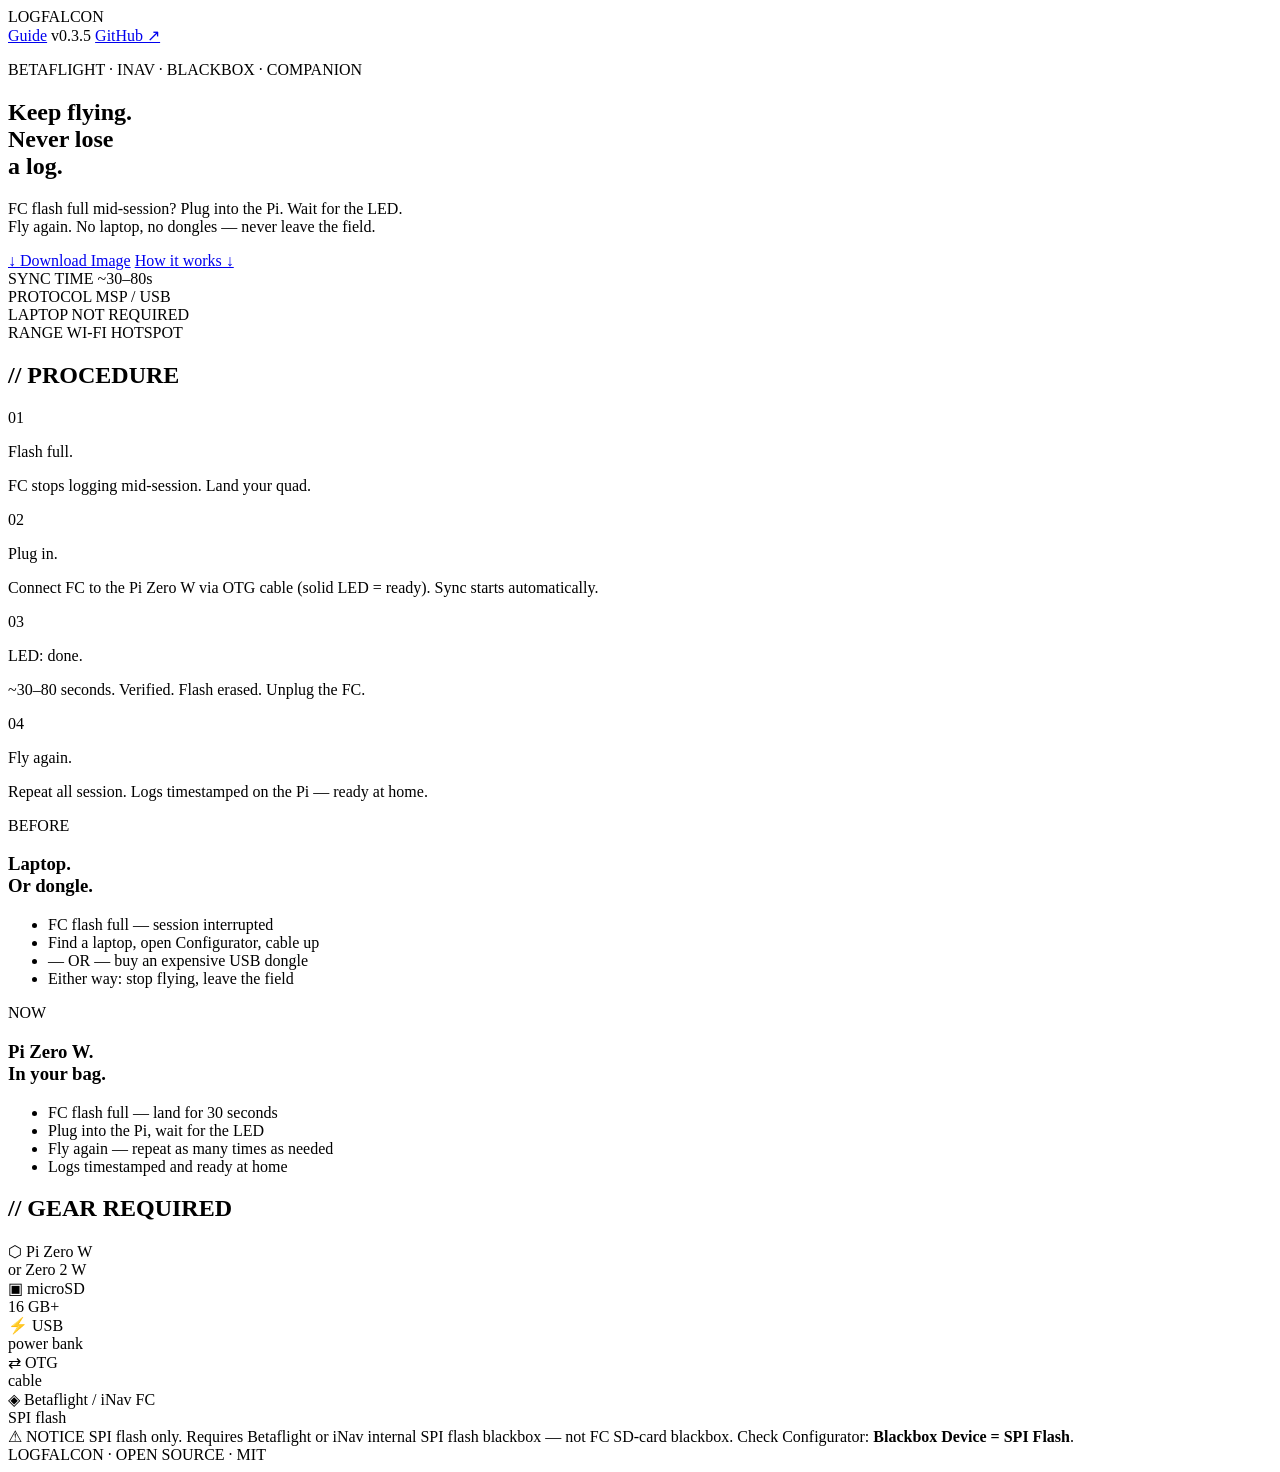
==== index.html @ 166eb907 "docs: update to v0.3.5 — fix all stale content - Fix version: v0.1.2 → v0.3.5 - Fix GitHub repo link" ====
<!DOCTYPE html>
<html lang="en">
<head>
  <meta charset="UTF-8">
  <meta name="viewport" content="width=device-width, initial-scale=1.0">
  <meta name="description" content="LogFalcon — clear your Betaflight or iNav FC flash in the field. No laptop. No dongles. Keep flying.">
  <title>LogFalcon</title>
  <link rel="stylesheet" href="styles.css">
</head>
<body>

  <div class="radar-bg"></div>

  <!-- NAV -->
  <nav>
    <span class="brand"><span class="brand-accent">LOG</span>FALCON</span>
    <div class="nav-right">
      <a class="nav-link" href="https://github.com/proeugene/logfalcon/blob/main/docs/guide.html" target="_blank" rel="noopener">Guide</a>
      <span class="version">v0.3.5</span>
      <a class="nav-link" href="https://github.com/proeugene/logfalcon" target="_blank" rel="noopener">GitHub ↗</a>
    </div>
  </nav>

  <!-- HERO -->
  <section class="hero">
    <div class="hud-frame">
      <div class="corner-tr"></div>
      <div class="corner-bl"></div>
      <p class="eyebrow">BETAFLIGHT · INAV · BLACKBOX · COMPANION</p>
      <h1>Keep flying.<br>Never lose<br>a log.</h1>
      <p class="hero-sub">
        FC flash full mid-session? Plug into the Pi. Wait for the LED.<br>
        Fly again. No laptop, no dongles — never leave the field.
      </p>
      <div class="ctas">
        <a href="https://github.com/proeugene/logfalcon/releases/latest" class="btn-primary" target="_blank" rel="noopener">↓ Download Image</a>
        <a href="#procedure" class="btn-ghost">How it works ↓</a>
      </div>

      <!-- Telemetry strip -->
      <div class="telemetry">
        <div class="telem-item">
          <span class="telem-key">SYNC TIME</span>
          <span class="telem-val accent">~30–80s</span>
        </div>
        <div class="telem-sep"></div>
        <div class="telem-item">
          <span class="telem-key">PROTOCOL</span>
          <span class="telem-val">MSP / USB</span>
        </div>
        <div class="telem-sep"></div>
        <div class="telem-item">
          <span class="telem-key">LAPTOP</span>
          <span class="telem-val green">NOT REQUIRED</span>
        </div>
        <div class="telem-sep"></div>
        <div class="telem-item">
          <span class="telem-key">RANGE</span>
          <span class="telem-val">WI-FI HOTSPOT</span>
        </div>
      </div>
    </div>
  </section>

  <!-- PROCEDURE -->
  <section id="procedure" class="section">
    <h2 class="section-label">// PROCEDURE</h2>
    <div class="steps">
      <div class="step">
        <span class="step-num">01</span>
        <div class="step-line"></div>
        <p class="step-title">Flash full.</p>
        <p class="step-body">FC stops logging mid-session. Land your quad.</p>
      </div>
      <div class="step">
        <span class="step-num">02</span>
        <div class="step-line"></div>
        <p class="step-title">Plug in.</p>
        <p class="step-body">Connect FC to the Pi Zero W via OTG cable (solid LED = ready). Sync starts automatically.</p>
      </div>
      <div class="step">
        <span class="step-num">03</span>
        <div class="step-line"></div>
        <p class="step-title">LED: done.</p>
        <p class="step-body">~30–80 seconds. Verified. Flash erased. Unplug the FC.</p>
      </div>
      <div class="step">
        <span class="step-num">04</span>
        <div class="step-line last"></div>
        <p class="step-title">Fly again.</p>
        <p class="step-body">Repeat all session. Logs timestamped on the Pi — ready at home.</p>
      </div>
    </div>
  </section>

  <!-- BEFORE / NOW -->
  <section class="section split-section">
    <div class="split-card before-card">
      <p class="card-label warn">BEFORE</p>
      <h3>Laptop.<br>Or dongle.</h3>
      <ul class="card-list">
        <li>FC flash full — session interrupted</li>
        <li>Find a laptop, open Configurator, cable up</li>
        <li>— OR — buy an expensive USB dongle</li>
        <li>Either way: stop flying, leave the field</li>
      </ul>
    </div>
    <div class="split-card now-card">
      <p class="card-label accent">NOW</p>
      <h3>Pi Zero W.<br>In your bag.</h3>
      <ul class="card-list">
        <li>FC flash full — land for 30 seconds</li>
        <li>Plug into the Pi, wait for the LED</li>
        <li>Fly again — repeat as many times as needed</li>
        <li>Logs timestamped and ready at home</li>
      </ul>
    </div>
  </section>

  <!-- GEAR -->
  <section class="section">
    <h2 class="section-label">// GEAR REQUIRED</h2>
    <div class="gear-grid">
      <div class="gear-item">
        <span class="gear-icon">⬡</span>
        <span class="gear-name">Pi Zero W<br>or Zero 2 W</span>
      </div>
      <div class="gear-item">
        <span class="gear-icon">▣</span>
        <span class="gear-name">microSD<br>16 GB+</span>
      </div>
      <div class="gear-item">
        <span class="gear-icon">⚡</span>
        <span class="gear-name">USB<br>power bank</span>
      </div>
      <div class="gear-item">
        <span class="gear-icon">⇄</span>
        <span class="gear-name">OTG<br>cable</span>
      </div>
      <div class="gear-item">
        <span class="gear-icon">◈</span>
        <span class="gear-name">Betaflight / iNav FC<br>SPI flash</span>
      </div>
    </div>
  </section>

  <!-- WARNING -->
  <section class="section">
    <div class="warn-bar">
      <span class="warn-badge">⚠ NOTICE</span>
      <span class="warn-text">SPI flash only. Requires Betaflight or iNav internal SPI flash blackbox — not FC SD-card blackbox. Check Configurator: <strong>Blackbox Device = SPI Flash</strong>.</span>
    </div>
  </section>

  <footer>
    <span>LOGFALCON</span>
    <span class="footer-sep">·</span>
    <span>OPEN SOURCE</span>
    <span class="footer-sep">·</span>
    <span>MIT</span>
  </footer>

  <script src="./app.js"></script>
</body>
</html>
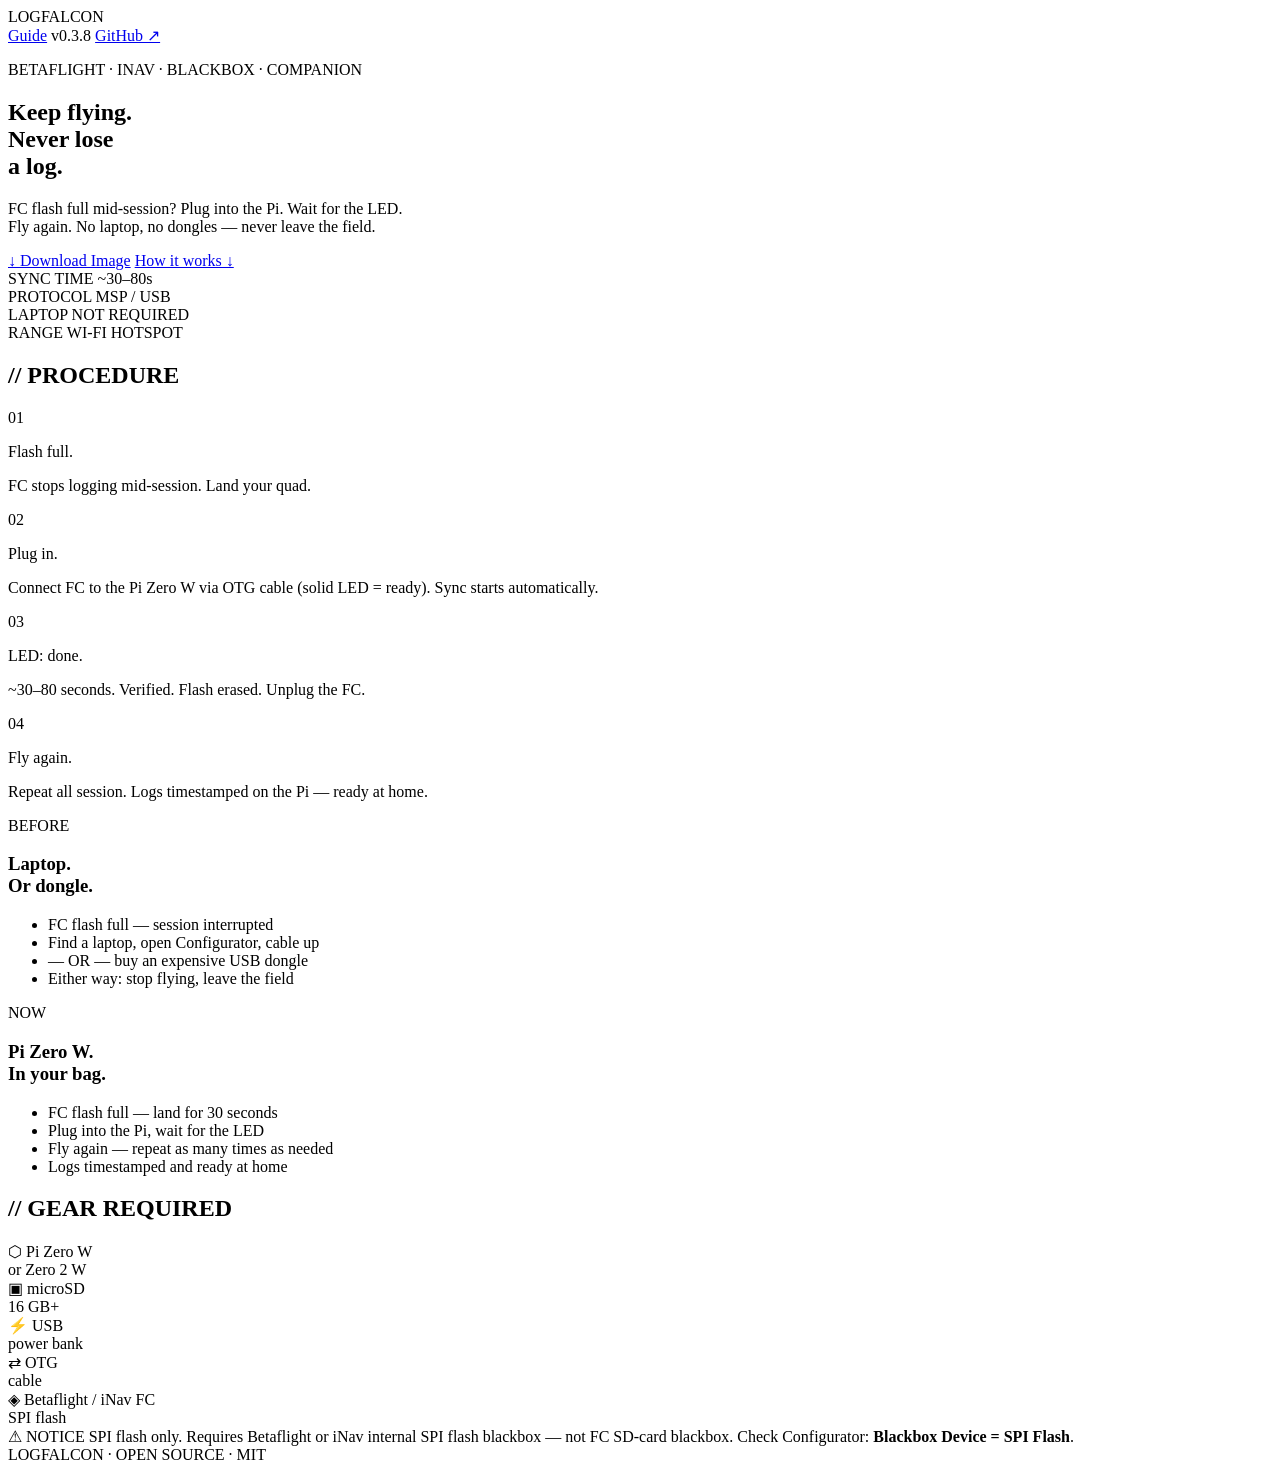
==== commit 0f1dbeb3: "v0.3.8: bump version Co-authored-by: Copilot <223556219+Copilot@users.noreply.github.com>" ====
--- a/index.html
+++ b/index.html
@@ -16,7 +16,7 @@
     <span class="brand"><span class="brand-accent">LOG</span>FALCON</span>
     <div class="nav-right">
       <a class="nav-link" href="https://github.com/proeugene/logfalcon/blob/main/docs/guide.html" target="_blank" rel="noopener">Guide</a>
-      <span class="version">v0.3.5</span>
+      <span class="version">v0.3.8</span>
       <a class="nav-link" href="https://github.com/proeugene/logfalcon" target="_blank" rel="noopener">GitHub ↗</a>
     </div>
   </nav>
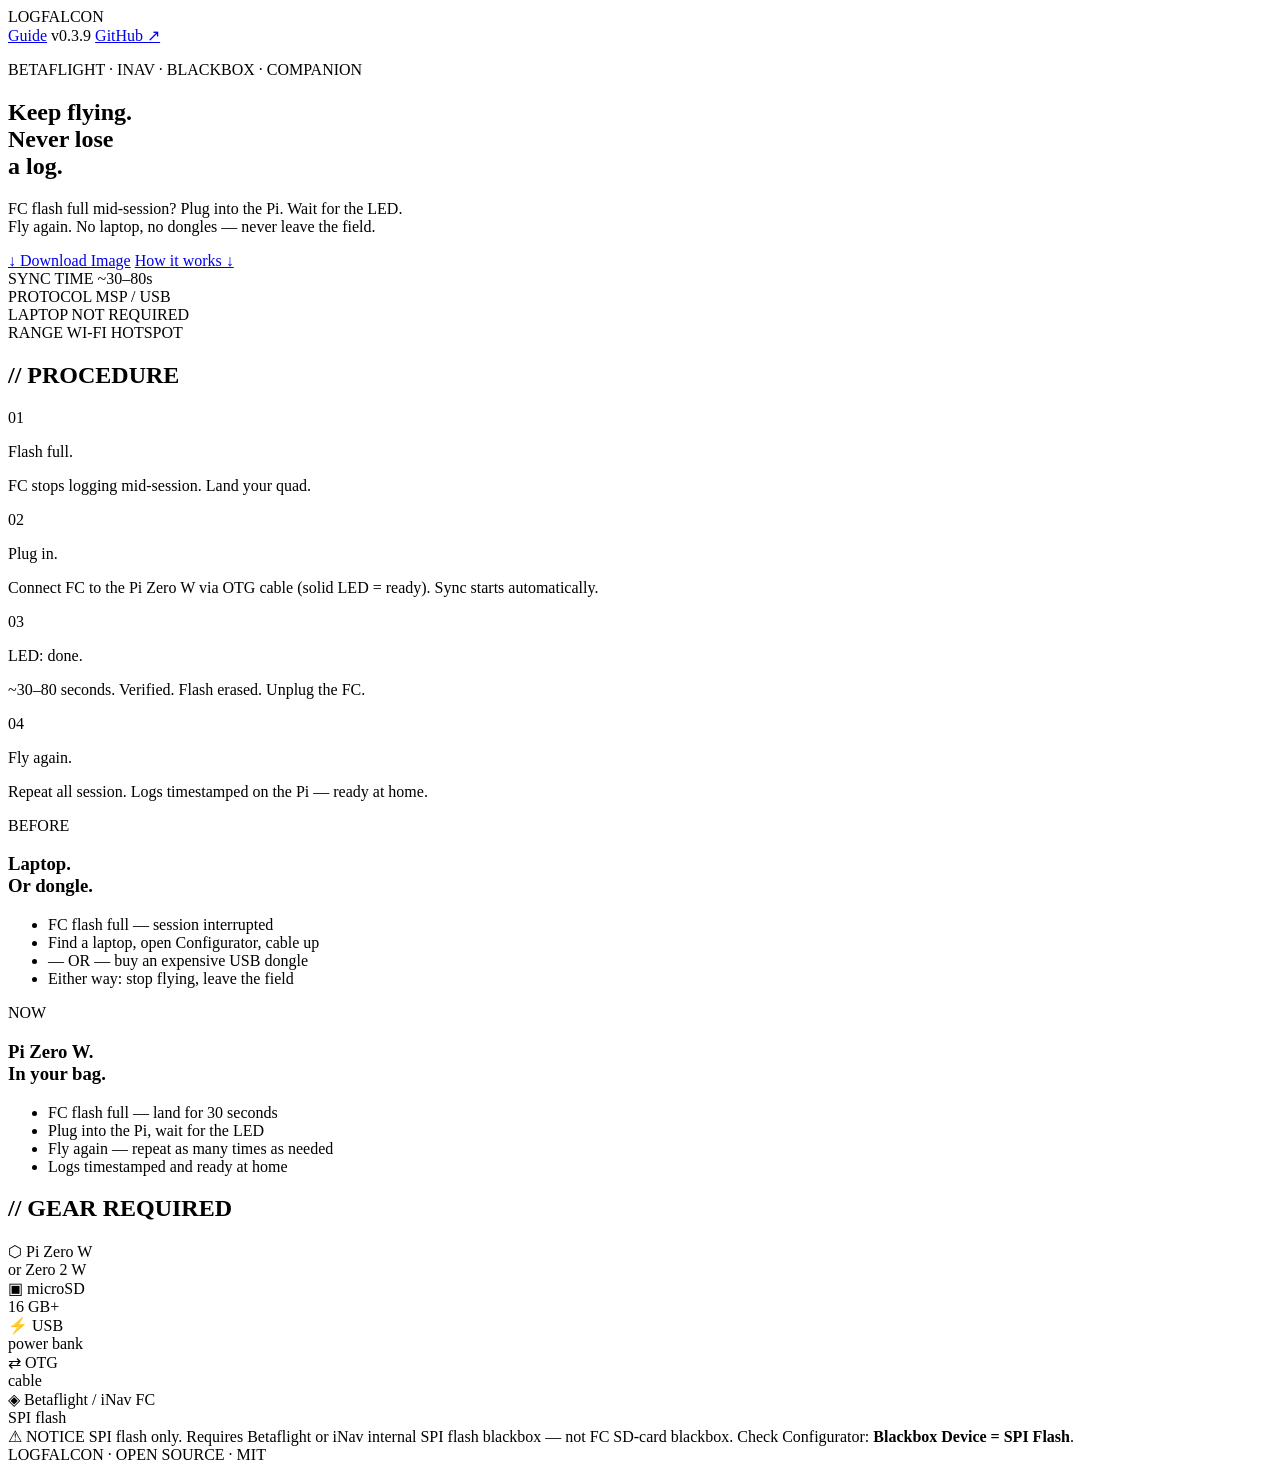
==== commit b198ecb7: "v0.3.9: bump version Co-authored-by: Copilot <223556219+Copilot@users.noreply.github.com>" ====
--- a/index.html
+++ b/index.html
@@ -16,7 +16,7 @@
     <span class="brand"><span class="brand-accent">LOG</span>FALCON</span>
     <div class="nav-right">
       <a class="nav-link" href="https://github.com/proeugene/logfalcon/blob/main/docs/guide.html" target="_blank" rel="noopener">Guide</a>
-      <span class="version">v0.3.8</span>
+      <span class="version">v0.3.9</span>
       <a class="nav-link" href="https://github.com/proeugene/logfalcon" target="_blank" rel="noopener">GitHub ↗</a>
     </div>
   </nav>
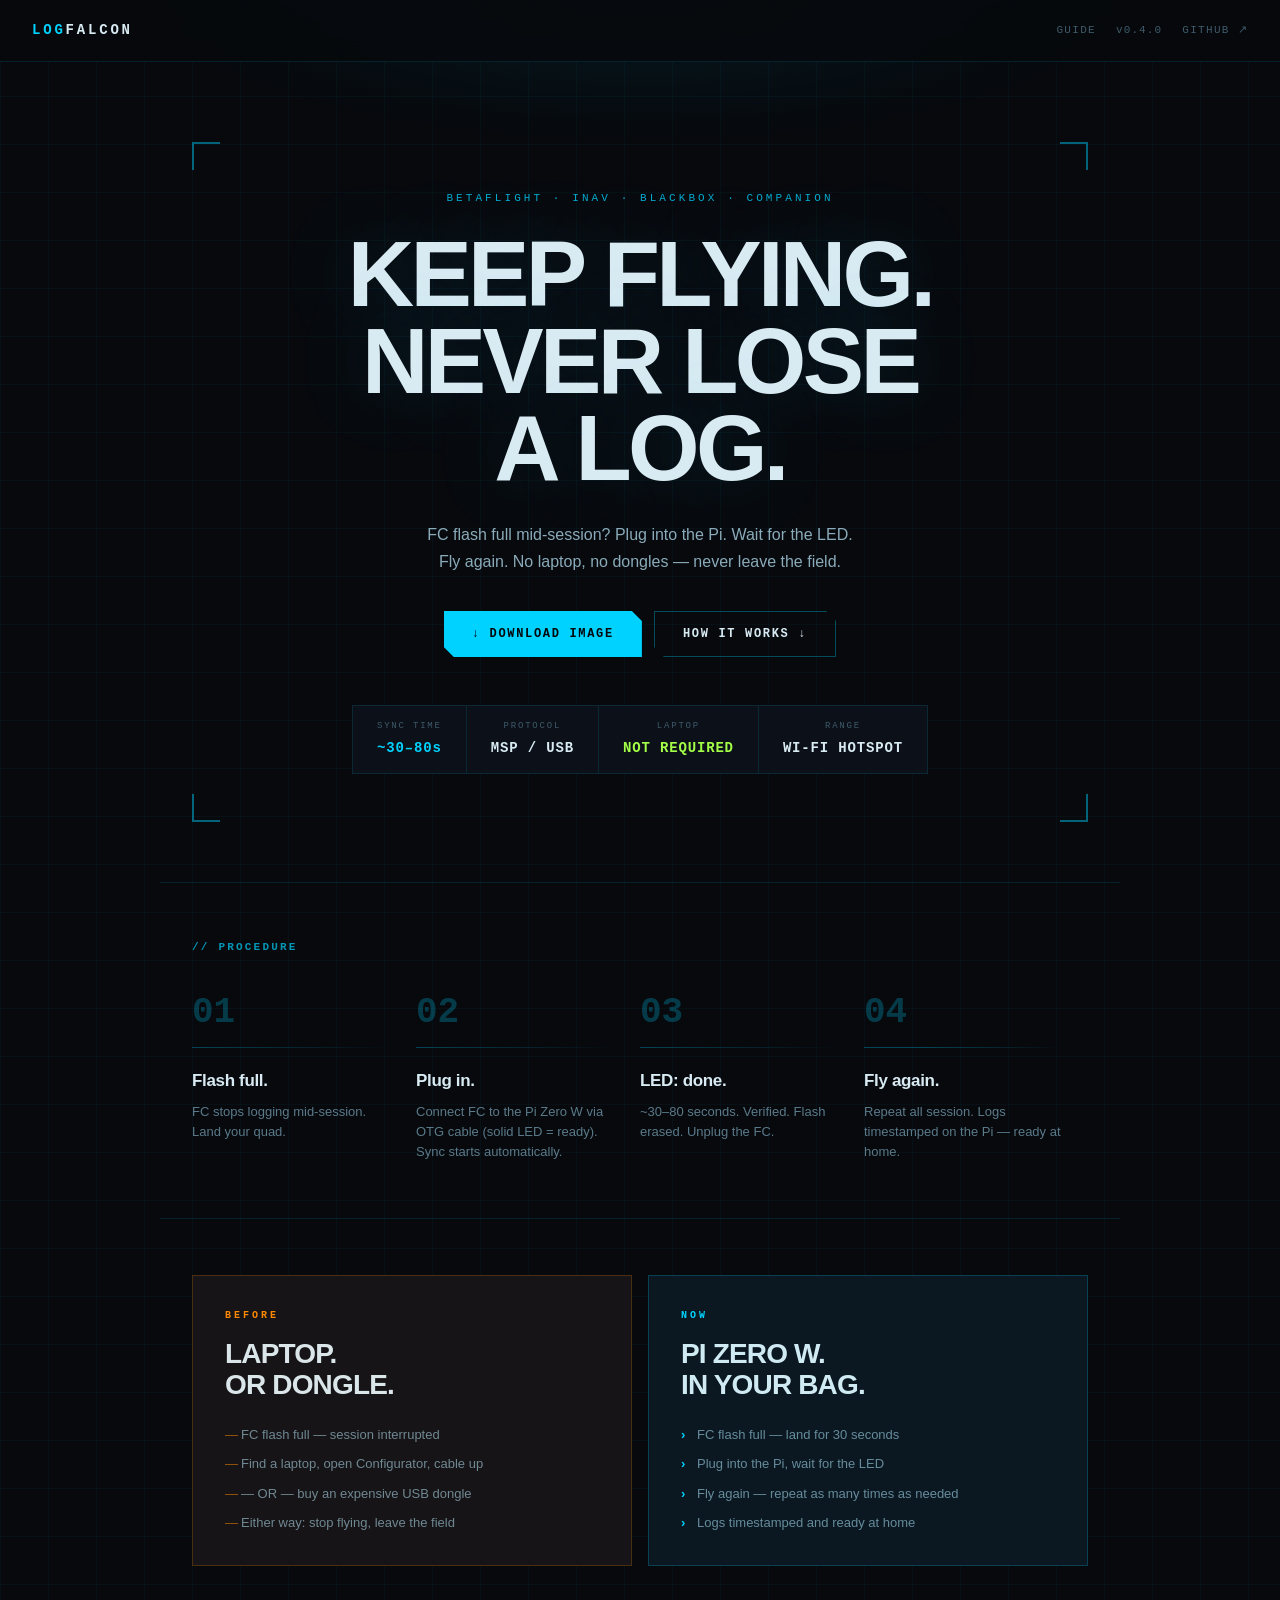
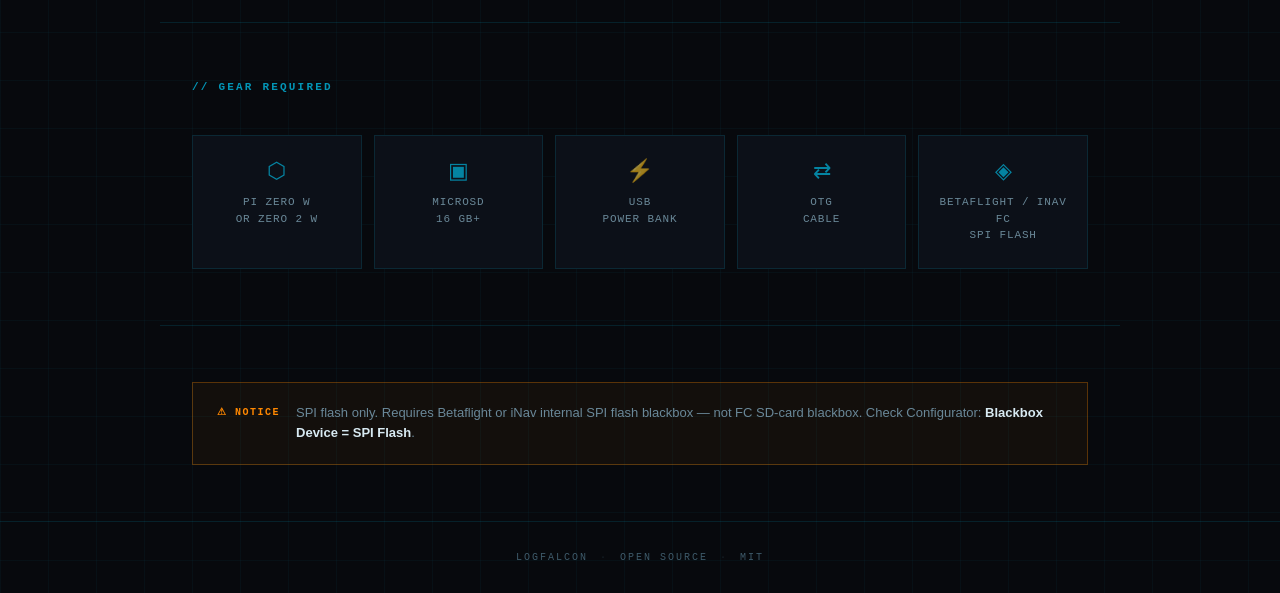
==== commit 1d8bcbf0: "v0.4.0: bump version in site Co-authored-by: Copilot <223556219+Copilot@users.noreply.github.com>" ====
--- a/index.html
+++ b/index.html
@@ -3,7 +3,7 @@
 <head>
   <meta charset="UTF-8">
   <meta name="viewport" content="width=device-width, initial-scale=1.0">
-  <meta name="description" content="LogFalcon — clear your Betaflight or iNav FC flash in the field. No laptop. No dongles. Keep flying.">
+  <meta name="description" content="LogFalcon — clear your FC flash in 30 seconds. No laptop. No dongles. Keep flying.">
   <title>LogFalcon</title>
   <link rel="stylesheet" href="styles.css">
 </head>
@@ -15,8 +15,8 @@
   <nav>
     <span class="brand"><span class="brand-accent">LOG</span>FALCON</span>
     <div class="nav-right">
-      <a class="nav-link" href="https://github.com/proeugene/logfalcon/blob/main/docs/guide.html" target="_blank" rel="noopener">Guide</a>
-      <span class="version">v0.3.9</span>
+      <a class="nav-link" href="guide.html">Guide</a>
+      <span class="version">v0.4.0</span>
       <a class="nav-link" href="https://github.com/proeugene/logfalcon" target="_blank" rel="noopener">GitHub ↗</a>
     </div>
   </nav>
--- a/styles.css
+++ b/styles.css
@@ -0,0 +1,514 @@
+/* ============================================================
+   LOGFALCON — FPV / HUD Design System
+   Palette: cockpit dark · electric cyan · neon green · orange
+   ============================================================ */
+
+*, *::before, *::after { box-sizing: border-box; margin: 0; padding: 0; }
+
+:root {
+  --bg:         #07090d;
+  --bg-card:    #0c1018;
+  --bg-card2:   #111822;
+  --border:     rgba(0, 210, 255, 0.12);
+  --border-h:   rgba(0, 210, 255, 0.32);
+  --accent:     #00d2ff;
+  --accent-glow: rgba(0, 210, 255, 0.15);
+  --green:      #a3ff47;
+  --orange:     #ff8800;
+  --text:       #d8eaf2;
+  --muted:      #3e5a6a;
+  --mono:       'Courier New', 'Lucida Console', monospace;
+}
+
+html { scroll-behavior: smooth; }
+
+body {
+  background-color: var(--bg);
+  /* subtle grid — the cockpit look */
+  background-image:
+    linear-gradient(rgba(0, 210, 255, 0.035) 1px, transparent 1px),
+    linear-gradient(90deg, rgba(0, 210, 255, 0.035) 1px, transparent 1px);
+  background-size: 48px 48px;
+  color: var(--text);
+  font-family: -apple-system, 'Helvetica Neue', Arial, sans-serif;
+  font-size: 16px;
+  line-height: 1.5;
+  -webkit-font-smoothing: antialiased;
+  min-height: 100vh;
+}
+
+/* Radar glow at top */
+.radar-bg {
+  position: fixed;
+  inset: 0;
+  pointer-events: none;
+  z-index: 0;
+  background: radial-gradient(ellipse 70% 35% at 50% -5%, rgba(0, 210, 255, 0.1) 0%, transparent 60%);
+}
+
+/* ---- UTILITIES ---- */
+.accent { color: var(--accent); }
+.green  { color: var(--green); }
+.warn   { color: var(--orange); }
+
+/* ---- NAV ---- */
+nav {
+  position: sticky;
+  top: 0;
+  z-index: 10;
+  display: flex;
+  align-items: center;
+  justify-content: space-between;
+  padding: 20px 32px;
+  border-bottom: 1px solid var(--border);
+  background: rgba(7, 9, 13, 0.9);
+  backdrop-filter: blur(12px);
+  -webkit-backdrop-filter: blur(12px);
+}
+.brand {
+  font-family: var(--mono);
+  font-size: 14px;
+  font-weight: bold;
+  letter-spacing: 0.2em;
+  text-transform: uppercase;
+}
+.brand-accent { color: var(--accent); }
+.nav-right { display: flex; align-items: center; gap: 20px; }
+.version {
+  font-family: var(--mono);
+  font-size: 11px;
+  color: var(--muted);
+  letter-spacing: 0.1em;
+}
+.nav-link {
+  font-family: var(--mono);
+  font-size: 11px;
+  letter-spacing: 0.12em;
+  color: var(--muted);
+  text-decoration: none;
+  text-transform: uppercase;
+  transition: color 0.2s;
+}
+.nav-link:hover { color: var(--accent); }
+
+/* ---- HERO ---- */
+.hero {
+  position: relative;
+  z-index: 1;
+  padding: 80px 32px 60px;
+  max-width: 960px;
+  margin: 0 auto;
+}
+
+/* HUD corner brackets */
+.hud-frame {
+  position: relative;
+  padding: 48px 40px;
+  text-align: center;
+}
+.hud-frame::before,
+.hud-frame::after,
+.hud-frame > .hud-br,
+.hud-frame > .hud-bl {
+  content: '';
+  position: absolute;
+  width: 28px;
+  height: 28px;
+  border-color: var(--accent);
+  border-style: solid;
+  opacity: 0.45;
+}
+.hud-frame::before { top: 0; left: 0; border-width: 2px 0 0 2px; }
+.hud-frame::after  { bottom: 0; right: 0; border-width: 0 2px 2px 0; }
+
+/* We add 2 more corners via JS-free approach using box-shadow trick on separate elements */
+/* Use a wrapper div instead */
+.hud-frame .corner-tr,
+.hud-frame .corner-bl {
+  position: absolute;
+  width: 28px;
+  height: 28px;
+  border-color: var(--accent);
+  border-style: solid;
+  opacity: 0.45;
+}
+.hud-frame .corner-tr { top: 0; right: 0; border-width: 2px 2px 0 0; }
+.hud-frame .corner-bl { bottom: 0; left: 0; border-width: 0 0 2px 2px; }
+
+.eyebrow {
+  font-family: var(--mono);
+  font-size: 11px;
+  letter-spacing: 0.28em;
+  text-transform: uppercase;
+  color: var(--accent);
+  margin-bottom: 24px;
+  opacity: 0.8;
+}
+
+h1 {
+  font-size: clamp(48px, 9vw, 92px);
+  font-weight: 900;
+  line-height: 0.95;
+  letter-spacing: -0.04em;
+  text-transform: uppercase;
+  margin-bottom: 28px;
+  text-shadow: 0 0 80px rgba(0, 210, 255, 0.18);
+}
+
+.hero-sub {
+  font-size: 16px;
+  line-height: 1.7;
+  color: #8aabba;
+  max-width: 520px;
+  margin: 0 auto 36px;
+}
+
+.ctas {
+  display: flex;
+  flex-wrap: wrap;
+  gap: 12px;
+  margin-bottom: 48px;
+  justify-content: center;
+}
+
+.btn-primary {
+  display: inline-flex;
+  align-items: center;
+  background: var(--accent);
+  color: #03080c;
+  font-family: var(--mono);
+  font-size: 12px;
+  font-weight: bold;
+  letter-spacing: 0.14em;
+  text-transform: uppercase;
+  text-decoration: none;
+  padding: 14px 28px;
+  border: none;
+  clip-path: polygon(0 0, calc(100% - 10px) 0, 100% 10px, 100% 100%, 10px 100%, 0 calc(100% - 10px));
+  transition: background 0.2s, box-shadow 0.2s;
+}
+.btn-primary:hover {
+  background: #33ddff;
+  box-shadow: 0 0 24px rgba(0, 210, 255, 0.4);
+}
+
+.btn-ghost {
+  display: inline-flex;
+  align-items: center;
+  background: transparent;
+  color: var(--text);
+  font-family: var(--mono);
+  font-size: 12px;
+  font-weight: bold;
+  letter-spacing: 0.14em;
+  text-transform: uppercase;
+  text-decoration: none;
+  padding: 13px 28px;
+  border: 1px solid var(--border-h);
+  clip-path: polygon(0 0, calc(100% - 10px) 0, 100% 10px, 100% 100%, 10px 100%, 0 calc(100% - 10px));
+  transition: border-color 0.2s, color 0.2s, background 0.2s;
+}
+.btn-ghost:hover {
+  border-color: var(--accent);
+  color: var(--accent);
+  background: var(--accent-glow);
+}
+
+/* Telemetry strip */
+.telemetry {
+  display: inline-flex;
+  flex-wrap: wrap;
+  gap: 0;
+  border: 1px solid var(--border);
+  background: var(--bg-card);
+  max-width: 100%;
+}
+.telem-item {
+  display: flex;
+  flex-direction: column;
+  gap: 4px;
+  padding: 14px 24px;
+}
+.telem-sep {
+  width: 1px;
+  background: var(--border);
+  align-self: stretch;
+}
+.telem-key {
+  font-family: var(--mono);
+  font-size: 9px;
+  letter-spacing: 0.2em;
+  text-transform: uppercase;
+  color: var(--muted);
+}
+.telem-val {
+  font-family: var(--mono);
+  font-size: 14px;
+  font-weight: bold;
+  letter-spacing: 0.06em;
+  color: var(--text);
+}
+.telem-val.accent { color: var(--accent); }
+.telem-val.green  { color: var(--green); }
+
+/* ---- SECTIONS ---- */
+.section {
+  position: relative;
+  z-index: 1;
+  max-width: 960px;
+  margin: 0 auto;
+  padding: 56px 32px;
+  border-top: 1px solid var(--border);
+}
+
+.section-label {
+  font-family: var(--mono);
+  font-size: 11px;
+  letter-spacing: 0.2em;
+  color: var(--accent);
+  text-transform: uppercase;
+  margin-bottom: 40px;
+  opacity: 0.7;
+}
+
+/* ---- STEPS ---- */
+.steps {
+  display: grid;
+  grid-template-columns: repeat(4, 1fr);
+  gap: 0;
+  position: relative;
+}
+
+@media (max-width: 700px) {
+  .steps { grid-template-columns: 1fr 1fr; }
+}
+@media (max-width: 440px) {
+  .steps { grid-template-columns: 1fr; }
+}
+
+.step {
+  padding: 0 24px 0 0;
+  position: relative;
+}
+
+.step-num {
+  display: block;
+  font-family: var(--mono);
+  font-size: 36px;
+  font-weight: bold;
+  color: var(--accent);
+  opacity: 0.25;
+  line-height: 1;
+  margin-bottom: 16px;
+}
+
+.step-line {
+  width: 100%;
+  height: 1px;
+  background: linear-gradient(90deg, var(--accent), transparent);
+  margin-bottom: 20px;
+  opacity: 0.3;
+}
+.step-line.last {
+  background: linear-gradient(90deg, var(--accent) 30%, transparent);
+}
+
+.step-title {
+  font-size: 17px;
+  font-weight: 700;
+  letter-spacing: -0.02em;
+  margin-bottom: 8px;
+  color: var(--text);
+}
+.step-body {
+  font-size: 13px;
+  color: #5a7a8a;
+  line-height: 1.55;
+}
+
+/* ---- BEFORE / NOW ---- */
+.split-section {
+  display: grid;
+  grid-template-columns: 1fr 1fr;
+  gap: 16px;
+  align-items: start;
+}
+
+@media (max-width: 600px) {
+  .split-section { grid-template-columns: 1fr; }
+}
+
+.split-card {
+  padding: 32px;
+  border: 1px solid;
+  background: var(--bg-card);
+  position: relative;
+  overflow: hidden;
+}
+.split-card::after {
+  content: '';
+  position: absolute;
+  inset: 0;
+  opacity: 0.04;
+  pointer-events: none;
+}
+
+.before-card {
+  border-color: rgba(255, 136, 0, 0.25);
+}
+.before-card::after {
+  background: var(--orange);
+}
+
+.now-card {
+  border-color: rgba(0, 210, 255, 0.25);
+}
+.now-card::after {
+  background: var(--accent);
+}
+
+.card-label {
+  font-family: var(--mono);
+  font-size: 10px;
+  font-weight: bold;
+  letter-spacing: 0.3em;
+  text-transform: uppercase;
+  margin-bottom: 16px;
+}
+
+.split-card h3 {
+  font-size: 28px;
+  font-weight: 800;
+  letter-spacing: -0.03em;
+  line-height: 1.1;
+  text-transform: uppercase;
+  margin-bottom: 24px;
+}
+
+.card-list {
+  list-style: none;
+  display: flex;
+  flex-direction: column;
+  gap: 10px;
+}
+.card-list li {
+  font-size: 13px;
+  color: #6a8898;
+  padding-left: 16px;
+  position: relative;
+  line-height: 1.5;
+}
+.before-card .card-list li::before {
+  content: '—';
+  position: absolute;
+  left: 0;
+  color: var(--orange);
+  opacity: 0.6;
+}
+.now-card .card-list li::before {
+  content: '›';
+  position: absolute;
+  left: 0;
+  color: var(--accent);
+  font-weight: bold;
+}
+
+/* ---- GEAR ---- */
+.gear-grid {
+  display: grid;
+  grid-template-columns: repeat(5, 1fr);
+  gap: 12px;
+}
+
+@media (max-width: 700px) {
+  .gear-grid { grid-template-columns: repeat(3, 1fr); }
+}
+@media (max-width: 440px) {
+  .gear-grid { grid-template-columns: repeat(2, 1fr); }
+}
+
+.gear-item {
+  display: flex;
+  flex-direction: column;
+  align-items: center;
+  gap: 12px;
+  padding: 24px 16px;
+  border: 1px solid var(--border);
+  background: var(--bg-card);
+  text-align: center;
+  transition: border-color 0.2s, background 0.2s;
+}
+.gear-item:hover {
+  border-color: var(--border-h);
+  background: var(--bg-card2);
+}
+.gear-icon {
+  font-size: 22px;
+  color: var(--accent);
+  opacity: 0.6;
+  line-height: 1;
+}
+.gear-name {
+  font-family: var(--mono);
+  font-size: 11px;
+  letter-spacing: 0.08em;
+  text-transform: uppercase;
+  color: #6a8898;
+  line-height: 1.5;
+}
+
+/* ---- WARNING BAR ---- */
+.warn-bar {
+  display: flex;
+  align-items: flex-start;
+  gap: 16px;
+  padding: 20px 24px;
+  border: 1px solid rgba(255, 136, 0, 0.3);
+  background: rgba(255, 136, 0, 0.05);
+}
+.warn-badge {
+  font-family: var(--mono);
+  font-size: 10px;
+  font-weight: bold;
+  letter-spacing: 0.15em;
+  text-transform: uppercase;
+  color: var(--orange);
+  white-space: nowrap;
+  margin-top: 2px;
+}
+.warn-text {
+  font-size: 13px;
+  color: #6a8898;
+  line-height: 1.6;
+}
+.warn-text strong { color: var(--text); }
+
+/* ---- FOOTER ---- */
+footer {
+  position: relative;
+  z-index: 1;
+  display: flex;
+  justify-content: center;
+  align-items: center;
+  gap: 12px;
+  padding: 28px 32px;
+  border-top: 1px solid var(--border);
+  font-family: var(--mono);
+  font-size: 10px;
+  letter-spacing: 0.2em;
+  text-transform: uppercase;
+  color: var(--muted);
+}
+.footer-sep { opacity: 0.3; }
+
+/* ---- RESPONSIVE MISC ---- */
+@media (max-width: 600px) {
+  nav { padding: 16px 20px; }
+  .hero { padding: 48px 20px 40px; }
+  .hud-frame { padding: 24px 16px; }
+  .section { padding: 40px 20px; }
+  .telemetry { display: flex; width: 100%; }
+  .telem-item { flex: 1; padding: 12px 16px; }
+  h1 { font-size: clamp(42px, 12vw, 72px); }
+  footer { gap: 8px; flex-wrap: wrap; }
+}
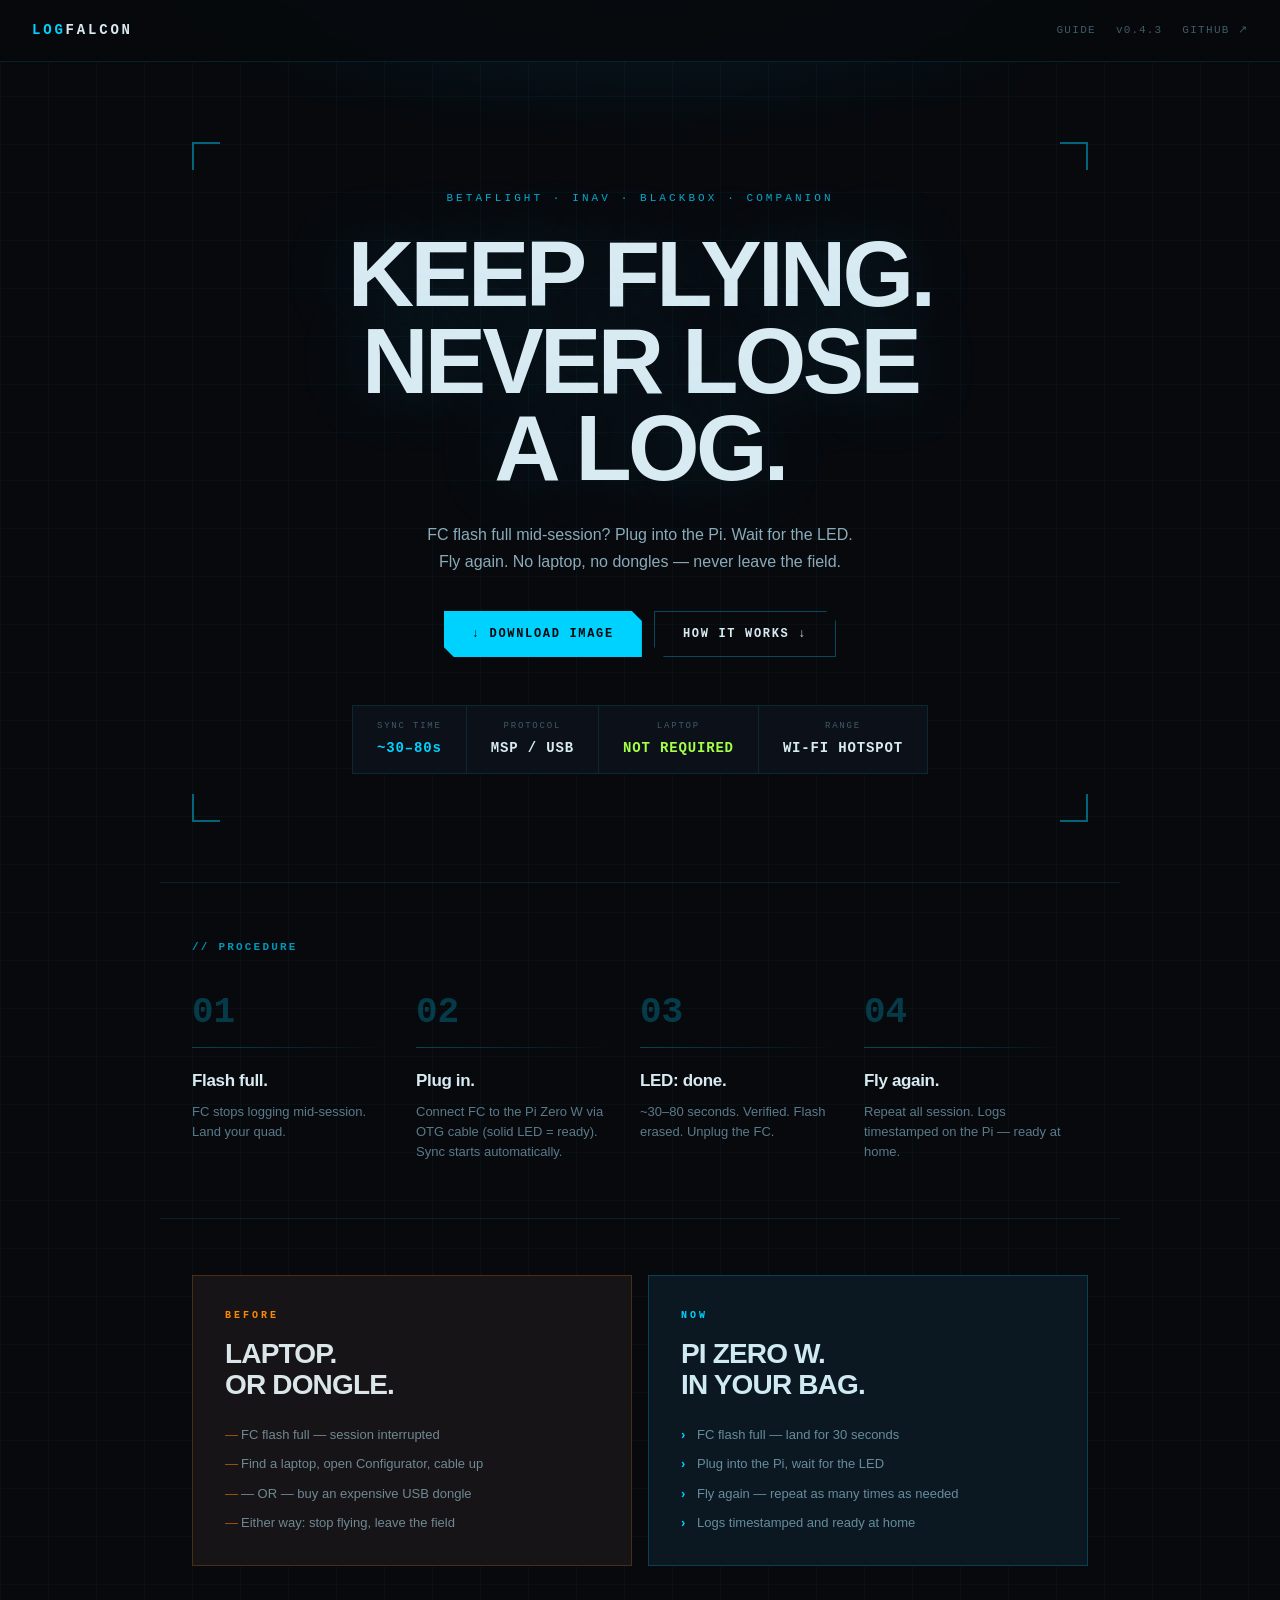
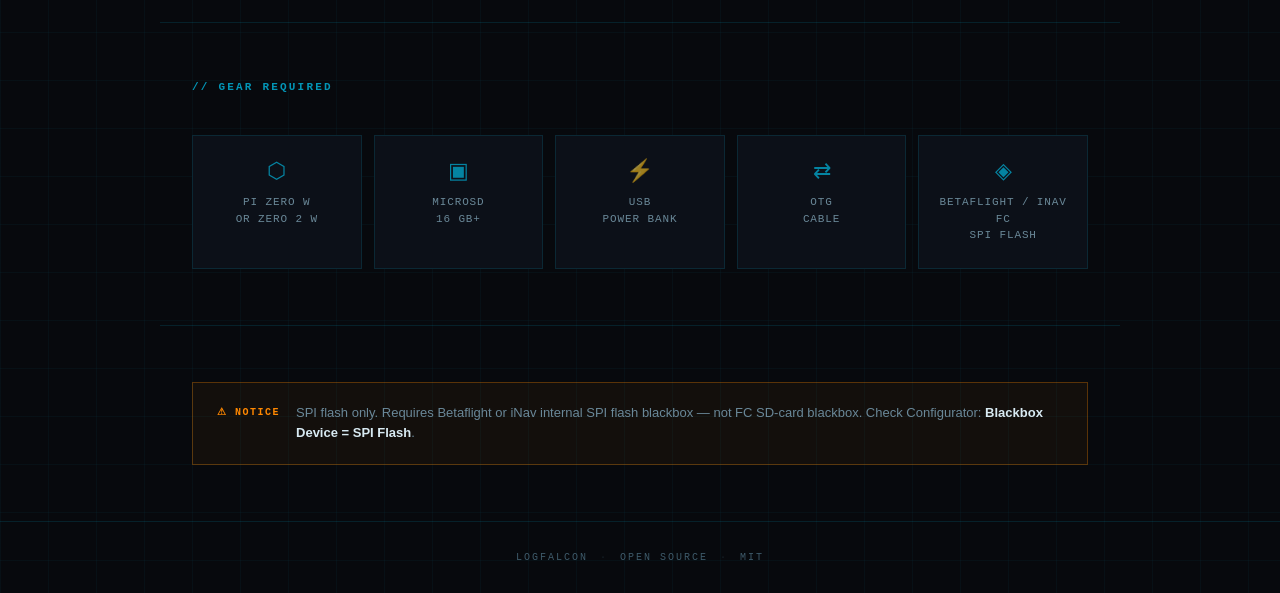
==== commit 72d4a0a5: "docs: bump to v0.4.3 Co-authored-by: Copilot <223556219+Copilot@users.noreply.github.com>" ====
--- a/index.html
+++ b/index.html
@@ -16,7 +16,7 @@
     <span class="brand"><span class="brand-accent">LOG</span>FALCON</span>
     <div class="nav-right">
       <a class="nav-link" href="guide.html">Guide</a>
-      <span class="version">v0.4.0</span>
+      <span class="version">v0.4.3</span>
       <a class="nav-link" href="https://github.com/proeugene/logfalcon" target="_blank" rel="noopener">GitHub ↗</a>
     </div>
   </nav>
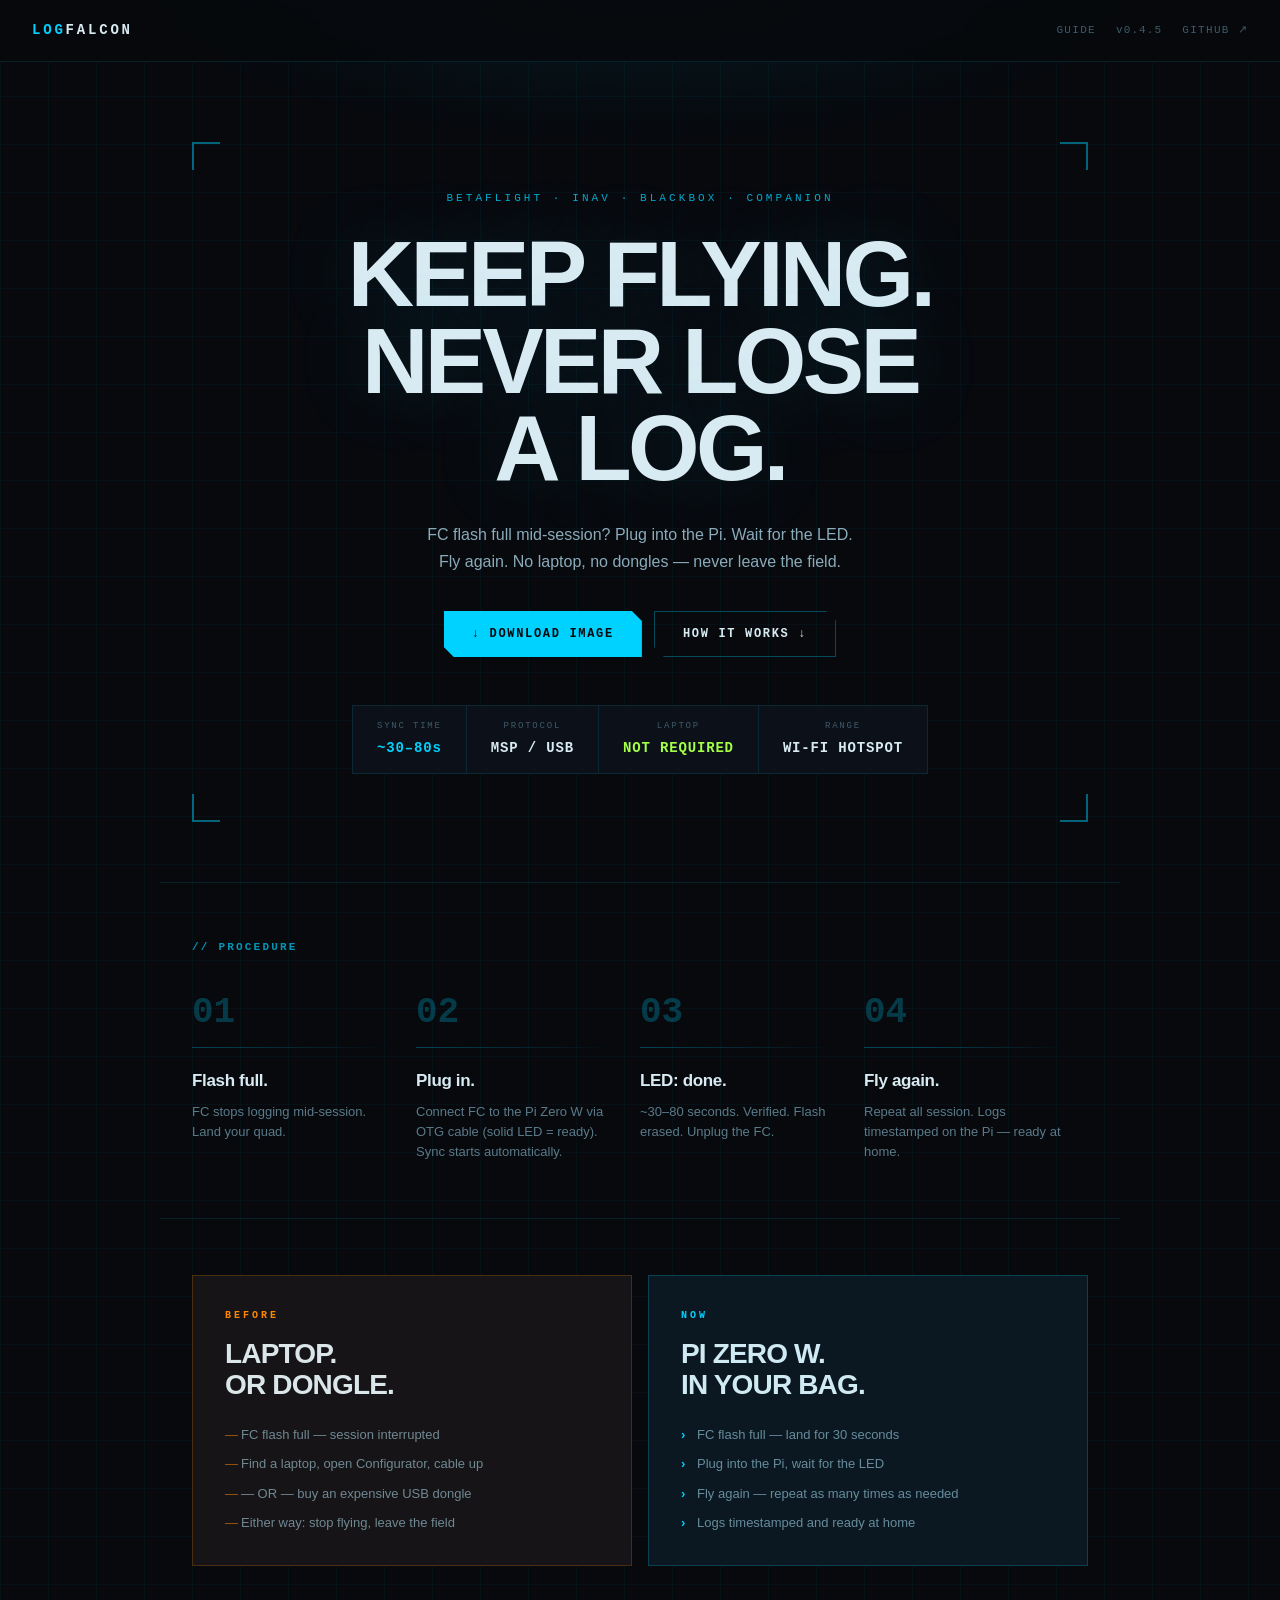
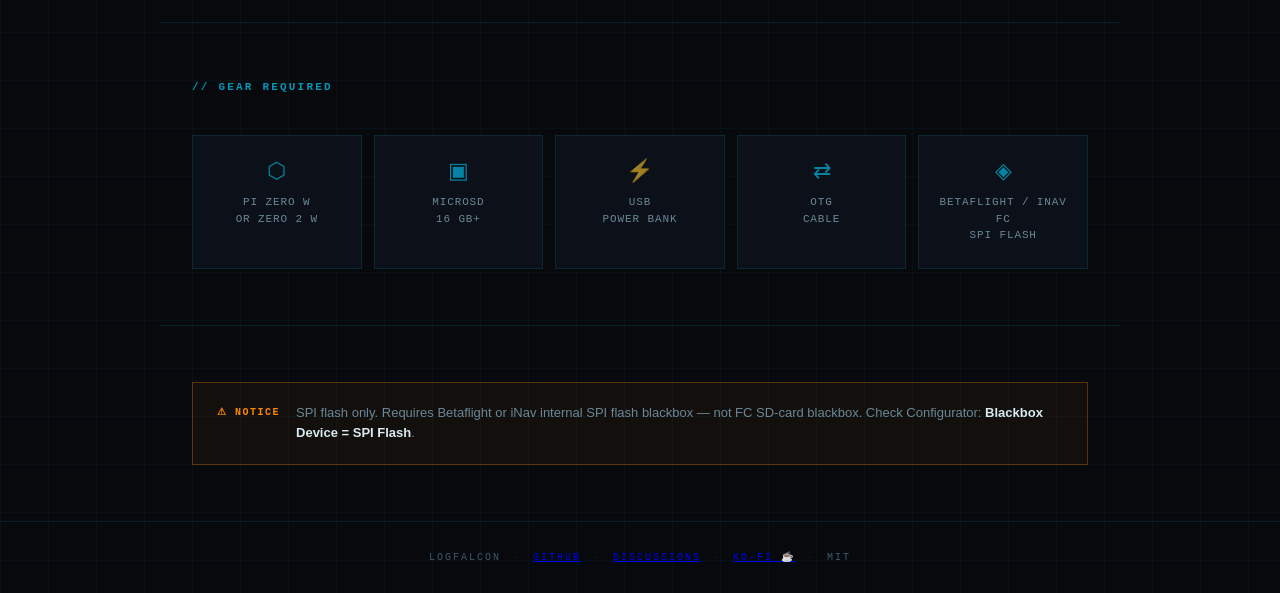
==== commit 71774899: "v0.4.5 site update: footer links, BOM links, version bump Co-authored-by: Copilot <223556219+Copilot" ====
--- a/index.html
+++ b/index.html
@@ -16,7 +16,7 @@
     <span class="brand"><span class="brand-accent">LOG</span>FALCON</span>
     <div class="nav-right">
       <a class="nav-link" href="guide.html">Guide</a>
-      <span class="version">v0.4.3</span>
+      <span class="version">v0.4.5</span>
       <a class="nav-link" href="https://github.com/proeugene/logfalcon" target="_blank" rel="noopener">GitHub ↗</a>
     </div>
   </nav>
@@ -155,7 +155,11 @@
   <footer>
     <span>LOGFALCON</span>
     <span class="footer-sep">·</span>
-    <span>OPEN SOURCE</span>
+    <a href="https://github.com/proeugene/logfalcon" target="_blank" rel="noopener">GITHUB</a>
+    <span class="footer-sep">·</span>
+    <a href="https://github.com/proeugene/logfalcon/discussions" target="_blank" rel="noopener">DISCUSSIONS</a>
+    <span class="footer-sep">·</span>
+    <a href="https://ko-fi.com/logfalcon" target="_blank" rel="noopener">KO-FI ☕</a>
     <span class="footer-sep">·</span>
     <span>MIT</span>
   </footer>
